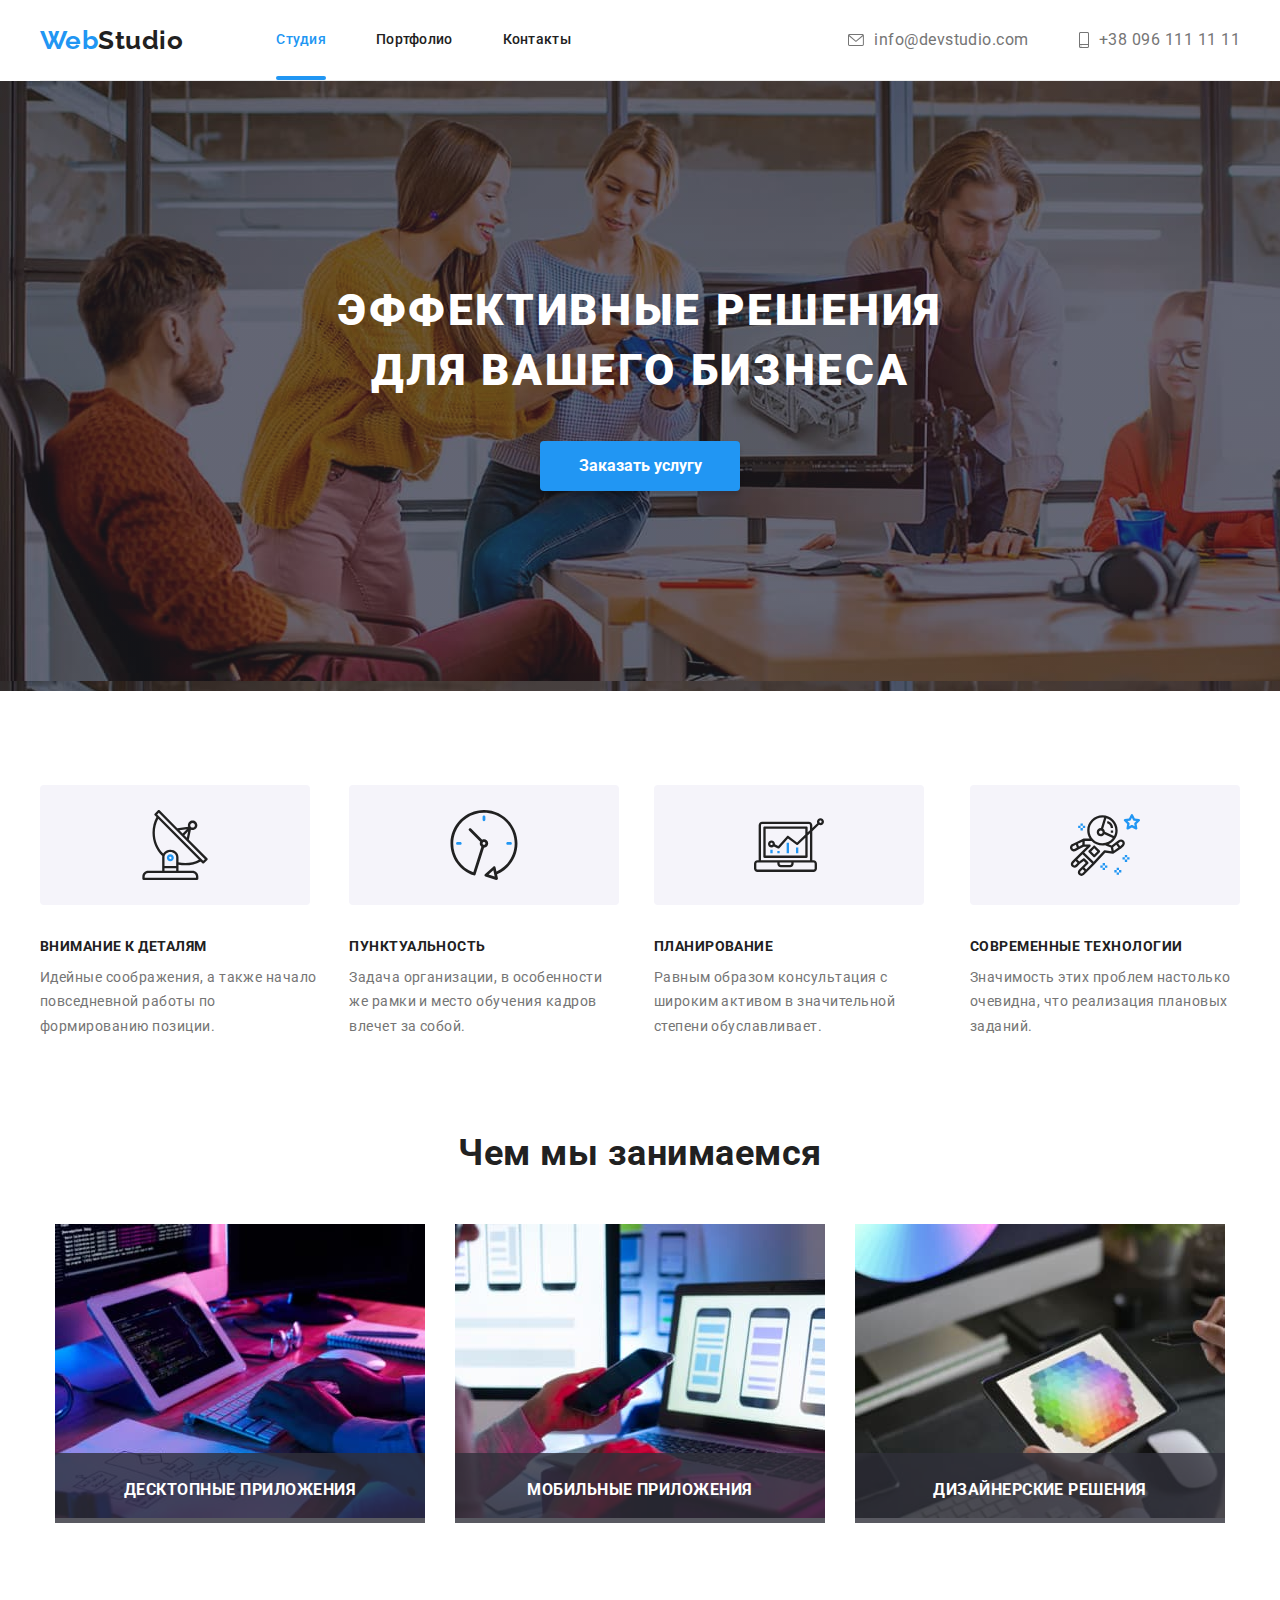
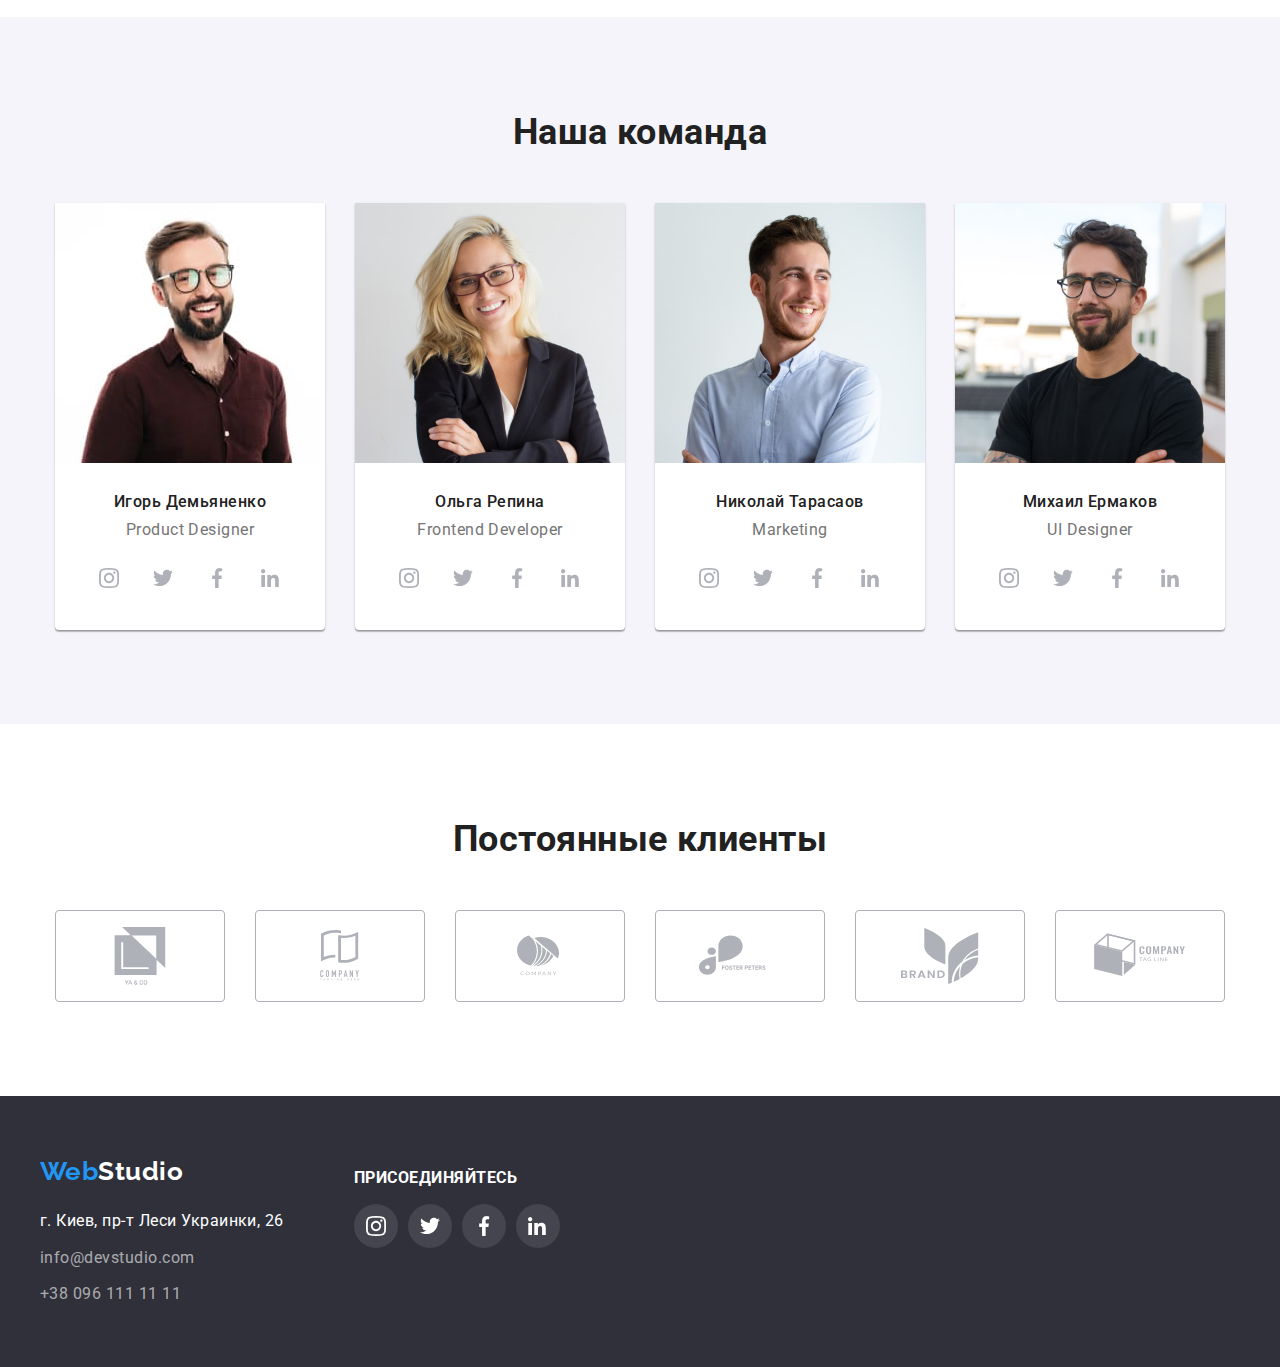
==== index.html @ 9df6c858 "f1" ====
<!DOCTYPE html>
<html lang="ru">
<head>
    <meta charset="UTF-8">
    <meta name="viewport" content="width=device-width, initial-scale=1.0">
    <title>Web-Studio (Version 2.1)</title>
    <link href="https://fonts.googleapis.com/css2?family=Raleway:wght@700&family=Roboto:wght@400;500;700;900&display=swap" rel="stylesheet">
    <link rel="stylesheet" href="./css/modern-normalize.css">
<link rel="stylesheet" href="./css/styles.css">

</head>
<body>
    <header class="header">
        <div class="header-container">
        
            <div class="container header">
                <!-- logo -->
                <a class='logo header' href="./index.html">
                    <span>Web</span>Studio</a>
                <!-- navigation -->
                <ul class="navigation">
                    <li class="item-nav"><a class="link active" href="">Студия</a></li>
                    <li class="item-nav"><a class="link portfolio" href="./portfolio.html">Портфолио</a></li>
                    <li class="item-nav"><a class="link contacts" href="">Контакты</a></li>
                </ul>
                <!-- email-phone -->
                <ul class="email-phone">
                    <li class="item">
                        <a class="contacts email" href="mailto:info@devstudio.com">
                            <svg class="icon-email">
                                <use href="./images/symbol-defs.svg#icon-envelope"></use>
                            </svg>
                            info@devstudio.com
                        </a></li>
                    <li class="item">
                        <a class="contacts phone" href="tel:+380961111111">
                            <svg class="icon-phone">
                                <use href="./images/symbol-defs.svg#icon-smartphone"></use>
                            </svg>
                            +38 096 111 11 11
                        </a>
                    </li>
                </ul>
            </div>
        </div>    
    </header>
    
<main>

    <!--hero -->
    <section class="hero">
        <div class="container">
            <h1 class="hero-title">Эффективные решения <br> для вашего бизнеса</h1>
                <button class="order" type="button" data-modal-open>Заказать услугу</button>
        </div>

    </section>

<!-- секция преимущества + чем занимаемся -->
<section class="section all-features">
<div class="container peculiarities">
    <h2 class="visually-hidden">Преимущества</h2>
    <ul class="features">
        <li class="f-items">
            <svg class="icon-features">
                <use  href="./images/symbol-defs.svg#icon-antenna"></use>
            </svg>
            <h3>Внимание к деталям</h3>
            <p>Идейные соображения, а также начало повседневной работы по формированию позиции.</p>
        </li>
        <li class="f-items">
            <svg class="icon-features">
                <use  href="./images/symbol-defs.svg#icon-clock"></use>
            </svg>
            <h3>Пунктуальность</h3>
            <p>Задача организации, в особенности же рамки и место обучения кадров влечет за собой.</p>
        </li>
        <li class="f-items">
            <svg class="icon-features">
                <use  href="./images/symbol-defs.svg#icon-diagram"></use>
            </svg>
            <h3>Планирование</h3>
            <p>Равным образом консультация с широким активом в значительной степени обуславливает.</p>
        </li>
        <li class="f-items">
            <svg class="icon-features">
                <use  href="./images/symbol-defs.svg#icon-astronaut-1"></use>
            </svg>
            <h3>Современные технологии</h3>
            <p>Значимость этих проблем настолько очевидна, что реализация плановых заданий.</p>
        </li>
    </ul>
</div>
</section>
<section class="section">
    <div class="container expertise">
        <h2 class="expertise section-title">Чем мы занимаемся</h2>
        <ul class="expertises">
            <li class="expertise-item">
                    <img src="./images/img1.jpg" alt="картинка клавиатура" width="370">
                    <div class="expertise-item-describe-title">
                        <h3>Десктопные приложения</h3>
                    </div>
                    
            </li>
            <li class="expertise-item">
                <img src="./images/img2.jpg" alt="картинка телефон" width="370">
                <div class="expertise-item-describe-title">
                    <h3>Мобильные приложения</h3>
                </div>
            </li>
            <li class="expertise-item">
                <img src="./images/img3.jpg" alt="картинка планшет" width="370">
                <div class="expertise-item-describe-title">
                    <h3>Дизайнерские решения</h3>
                </div>
            </li>
        </ul>
</div>
</section>



<!-- наша команда -->
<section class="section team">
<div  class="container team">
    <h2 class="section-title">Наша команда</h2>
    <ul class="members">
        <li class="member">
                <img class="image" src="./images/igordem.jpg" alt="фото Игорь Демьяненко" width="270">
                    <h3>Игорь Демьяненко</h3>
                    <p lang="en">Product Designer</p>
                    <ul class="social media">
                        <li class="social-link">
                            <a href="https://www.instagram.com/" class="ln">
                                <svg class='social-icon'>
                                    <use href="./images/symbol-defs.svg#icon-instagram"></use>
                                </svg>
                            </a>
                        </li>
                        <li class="social-link">
                            <a href="https://twitter.com" class="ln">
                                <svg class='social-icon'>
                                    <use href="./images/symbol-defs.svg#icon-twitter"></use>
                                </svg>
                            </a>
                        </li>
                        <li class="social-link">
                            <a href="https://www.facebook.com/" class="ln">
                                <svg class='social-icon'>
                                    <use href="./images/symbol-defs.svg#icon-facebook-1"></use>
                                </svg>
                            </a>
                        </li>
                        <li class="social-link">
                            <a href="https://www.linkedin.com" class="ln">
                                <svg class='social-icon'>
                                    <use href="./images/symbol-defs.svg#icon-linkedin"></use>
                                </svg>
                            </a>
                        </li>
                    </ul>
        </li>
        <li class="member">

                <img class="image" src="./images/olgarep.jpg" alt="фото Ольга Репина" width="270">
       
                    <h3>Ольга Репина</h3>
                    <p lang="en">Frontend Developer</p>
                    <ul class="social media">
                        <li class="social-link">
                            <a href="https://www.instagram.com/" class="ln">
                                <svg class='social-icon'>
                                    <use href="./images/symbol-defs.svg#icon-instagram"></use>
                                </svg>
                            </a>
                        </li>
                        <li class="social-link">
                            <a href="https://twitter.com" class="ln">
                                <svg class='social-icon'>
                                    <use href="./images/symbol-defs.svg#icon-twitter"></use>
                                </svg>
                            </a>
                        </li>
                        <li class="social-link">
                            <a href="https://www.facebook.com/" class="ln">
                                <svg class='social-icon'>
                                    <use href="./images/symbol-defs.svg#icon-facebook-1"></use>
                                </svg>
                            </a>
                        </li>
                        <li class="social-link">
                            <a href="https://www.linkedin.com" class="ln">
                                <svg class='social-icon'>
                                    <use href="./images/symbol-defs.svg#icon-linkedin"></use>
                                </svg>
                            </a>
                        </li>
                    </ul>

        </li>
        <li class="member">

            <img class="image" src="./images/nikoltaras.jpg" alt="фото Николай Тарасов" width="270">

                <h3>Николай Тарасаов</h3>
                <p lang="en">Marketing</p> 
                <ul class="social media">
                    <li class="social-link">
                        <a href="https://www.instagram.com/" class="ln">
                            <svg class='social-icon'>
                                <use href="./images/symbol-defs.svg#icon-instagram"></use>
                            </svg>
                        </a>
                    </li>
                    <li class="social-link">
                        <a href="https://twitter.com" class="ln">
                            <svg class='social-icon'>
                                <use href="./images/symbol-defs.svg#icon-twitter"></use>
                            </svg>
                        </a>
                    </li>
                    <li class="social-link">
                        <a href="https://www.facebook.com/" class="ln">
                            <svg class='social-icon'>
                                <use href="./images/symbol-defs.svg#icon-facebook-1"></use>
                            </svg>
                        </a>
                    </li>
                    <li class="social-link">
                        <a href="https://www.linkedin.com" class="ln">
                            <svg class='social-icon'>
                                <use href="./images/symbol-defs.svg#icon-linkedin"></use>
                            </svg>
                        </a>
                    </li>
                </ul>

    </li>
        <li class="member">
                <img class="image" src="./images/mihyarm.jpg" alt="фото Михаил Ермаков" width="270">

                    <h3>Михаил Ермаков</h3>
                    <p lang="en">UI Designer</p> 
                    <ul class="social media">
                        <li class="social-link">
                            <a href="https://www.instagram.com/" class="ln">
                                <svg class='social-icon'>
                                    <use href="./images/symbol-defs.svg#icon-instagram"></use>
                                </svg>
                            </a>
                        </li>
                        <li class="social-link">
                            <a href="https://twitter.com" class="ln">
                                <svg class='social-icon'>
                                    <use href="./images/symbol-defs.svg#icon-twitter"></use>
                                </svg>
                            </a>
                        </li>
                        <li class="social-link">
                            <a href="https://www.facebook.com/" class="ln">
                                <svg class='social-icon'>
                                    <use href="./images/symbol-defs.svg#icon-facebook-1"></use>
                                </svg>
                            </a>
                        </li>
                        <li class="social-link">
                            <a href="https://www.linkedin.com" class="ln">
                                <svg class='social-icon'>
                                    <use href="./images/symbol-defs.svg#icon-linkedin"></use>
                                </svg>
                            </a>
                        </li>
                    </ul>
        </li>
    </ul>
</div>
</section>
<section class="section customers">
    <div class="container">
        <h2 class="customers title">Постоянные клиенты</h2>
    <ul class="customers">
        <li class="customer-item">
            <a href="#" class="customer">
                <svg class="icon-customer">
                    <use  href="./images/symbol-defs.svg#icon-Union"></use>
                </svg>
            </a>
        </li>
        <li class="customer-item">
            <a href="#" class="customer">
                <svg class="icon-customer">
                    <use  href="./images/symbol-defs.svg#icon-Logo4"></use>
                </svg>
            </a>
        </li>
        <li class="customer-item">
            <a href="#" class="customer">
                <svg class="icon-customer">
                    <use  href="./images/symbol-defs.svg#icon-Logo"></use>
                </svg>
            </a>
        </li>
        <li class="customer-item">
            <a href="#" class="customer">
                <svg class="icon-customer">
                    <use  href="./images/symbol-defs.svg#icon-Logo2"></use>
                </svg>
            </a>
        </li>
        <li class="customer-item">
            <a href="#" class="customer">
                <svg class="icon-customer">
                    <use  href="./images/symbol-defs.svg#icon-group"></use>
                </svg>
            </a>
        </li>
        <li class="customer-item">
            <a href="#" class="customer">
                <svg class="icon-customer">
                    <use  href="./images/symbol-defs.svg#icon-Logo3"></use>
                </svg>
            </a>
        </li>
    </ul>
    </div>
</section>
</main>
<footer>
<section class="footer">
<div class="container">
    <div class="footer-adress">
    <a class="logo" href="./index.html">
        <span>Web</span>Studio</a>
    <address>
        <ul>
            <li><p>г. Киев, пр-т Леси Украинки, 26</p></li>
            <li><a class="email" href="mailto:info@devstudio.com">info@devstudio.com</a></li>
            <li> <a class="phone" href="tel:+380961111111">+38 096 111 11 11</a></li>
        </ul>
    </address>
    </div>
    <div class="footer-media">
        <h3>присоединяйтесь</h3>
        <ul class="social media">
            <li class="social-link">
                <a href="https://www.instagram.com/"  class="ln">
                    <svg class='social-icon instagram'>
                        <use href="./images/symbol-defs.svg#icon-instagram"></use>
                    </svg>
                </a>
            </li>
            <li class="social-link">
                <a href="https://twitter.com"  class="ln">
                    <svg class='social-icon twitter'>
                        <use href="./images/symbol-defs.svg#icon-twitter"></use>
                    </svg>
                </a>
            </li>
            <li class="social-link">
                <a href="https://www.facebook.com/"  class="ln">
                    <svg class='social-icon facebook'>
                        <use href="./images/symbol-defs.svg#icon-facebook-1"></use>
                    </svg>
                </a>
            </li>
            <li class="social-link">
                <a href="https://www.linkedin.com"  class="ln">
                    <svg class='social-icon linkedin'>
                        <use href="./images/symbol-defs.svg#icon-linkedin"></use>
                    </svg>
                </a>
            </li>
        </ul>
    </div>
</div>
</section>
</footer>
        <div class="backdrop is-hidden" data-modal>
            <div class="modal">
                <button class="close-btn" type="button" data-modal-close>
                    <svg class='icon-close' width="11" height="11">
                        <use href="./images/symbol-defs.svg#icon-Vector-1"></use>
                    </svg>
                </button>
            </div>
        </div>
<script src="./js/modal.js"></script>
</body>
</html>
---- css/styles.css ----
:root {
  --font-heading-color: #212121;
  --font-description-color: hsl(0, 0%, 46%);
  --font-heading-color: #212121;
  --accent-color: #ffffff;
  --hover-link-color: #2196f3;
  --background-basic: #e5e5e5;
  --background-team-color: #f5f4fa;
  --background-footer-color: #2f303a;
  --font-family: "Roboto", sans-serif;
  --font-size-header-footer-features: 14px;
  --font-size-command: 16px;
  --hover-web-color: #2196f3;
}

*,
*::before,
*::after {
  box-sizing: border-box;
  margin: 0px;
  padding: 0px;
}

.container {
  width: 1200px;
  margin-left: auto;
  margin-right: auto;
}

.section {
  padding: 94px 0;
}

.visually-hidden {
  position: absolute;
  white-space: nowrap;
  width: 1px;
  height: 1px;
  overflow: hidden;
  border: 0;
  padding: 0;
  clip: rect(0 0 0 0);
  clip-path: inset(50%);
  margin: -1px;
}

.section-title {
  font-size: 36px;
  line-height: 1.17;
}

body {
  letter-spacing: 00.03em;
  font-family: var(--font-family);
  color: var(--font-heading-color);
}

li {
  list-style: none;
}


a {
  text-decoration: none;
  display: block;
  transition: box-shadow 250ms cubic-bezier(0.4, 0, 0.2, 1),
  color 250ms cubic-bezier(0.4, 0, 0.2, 1);
}

.logo {
  display: block;
  font-family: Raleway;
  font-weight: 700;
  font-size: 26px;
  line-height: 1.19;
  color: var(--font-heading-color);
}

.logo span {
  color: var(--hover-link-color);
}

.navigation {
  display: flex;
  margin-left: 93px;
}

.navigation .item-nav:not(:last-child) {
  margin-right: 50px;
}

.navigation .link {
  display: block;
  padding: 32px 0 32px;
  font-size: var(--font-size-header-footer-features);
  font-weight: 500;
  line-height: 1.14;
  color: var(--font-heading-color);
  letter-spacing: 0.02em;
}

.navigation .active {
  color: var(--hover-link-color);
}

.item-nav {
  position: relative;
}

.link.active::after {
  display: block;
  content: "";
  height: 4px;
  width: 100%;
  border-radius: 2px;
  background-color: var(--hover-link-color);
  position: absolute;
  bottom: 0;
}

.contacts {
  display: flex;
  align-items: center;
}

.email-phone {
  display: flex;
  line-height: 1.17;
  margin-left: auto;
}

.email-phone .item + .item {
  margin-left: 50px;
}

.email,
.phone {
  color: #757575;
}

.icon-email {
  width: 16px;
  height: 12px;
  margin-right: 10px;
  fill: currentColor;
}

.icon-phone {
  padding: 0;
  width: 10px;
  height: 16px;
  margin-right: 10px;
  fill: currentColor;
}

.header a:hover,
.header a:focus {
  color: var(--hover-link-color);
}

/* убираем нижний зазор у изображений */
.image {
  display: block;
}

.container.header {
  display: flex;
  align-items: center;
  border-bottom-width: 1px;
  border-bottom-style: solid;
  border-bottom-color: #ececec;
}

.hero {
  max-width: 1600px;
  min-height: 600px;
  margin-left: auto;
  margin-right: auto;
  text-align: center;
  padding-top: 200px;
  padding-bottom: 200px;
  background-image: linear-gradient(
      to right,
      rgba(47, 48, 58, 0.4),
      rgba(47, 48, 58, 0.4)
    ),
    url("../images/background.jpg");
}
.hero-title {
  color: var(--accent-color);
  font-size: 44px;
  font-weight: 900;
  text-transform: uppercase;
  text-align: center;
  line-height: 1.36;
  letter-spacing: 0.06em;
}

.order {
  min-width: 200px;
  margin-top: 40px;
  padding: 10px 32px;
  color: var(--accent-color);
  background-color: var(--hover-link-color);
  font-size: 16px;
  line-height: 1.88;
  font-weight: 700;
  border-radius: 4px;
  border: transparent;
  box-shadow: 0px 4px 4px rgba(0, 0, 0, 0.15);
}

.backdrop {
  position: relative;
  top: 0;
  left: 0;
  position: fixed;
  background-color: rgba(0, 0, 0, 0.2);
  width: 100%;
  height: 100%;
  z-index: 2;
}

.is-hidden {
  visibility: 0;
  opacity: 0;
  pointer-events: none;
}

.backdrop.is-hidden .modal {
  transform: translate(-50%, -50%) scale(0.9);
  }

  
.backdrop .modal {
  position: absolute;
  width: 528px;
  height: 581px;
  background-color: #ffffff;
  top: 50%;
  left: 50%;
  transform: translate(-50%, -50%) scale(1);
  box-shadow: 0px 1px 3px rgba(0, 0, 0, 0.12), 0px 1px 1px rgba(0, 0, 0, 0.14),
    0px 2px 1px rgba(0, 0, 0, 0.2);
  border-radius: 4px;
  transition: transform 250ms cubic-bezier(0.4, 0, 0.2, 1);

}



.close-btn {
  background-color: var(--accent-color);
  position: absolute;
  right: 8px;
  top: 8px;
  display: block;
  width: 30px;
  height: 30px;
  border: 1px solid rgba(0, 0, 0, 0.1);
  border-radius: 50%;
}

.section.all-features {
  padding-bottom: 0px;
}

.features {
  display: flex;
  justify-content: center;
}

.icon-features {
  height: 120px;
  width: 270px;
  padding: 25px 0;
  margin-bottom: 30px;
  border-radius: 4px;
  background-color: rgba(245, 244, 250, 1);
}

.features .f-items + .f-items {
  margin-left: 30px;
}

.f-items h3 {
  margin-bottom: 10px;
  font-size: var(--font-size-header-footer-features);
  line-height: 1.14;
  text-transform: uppercase;
}

.f-items p {
  font-size: var(--font-size-header-footer-features);
  color: #757575;
  line-height: 1.74;
}

.expertise.section-title {
  color: var(--font-heading-color);
  text-align: center;
  margin-bottom: 50px;
}
.expertises {
  position: relative;
  display: flex;
  justify-content: center;
  z-index: 1;
}

.expertise-item:not(:last-child) {
  margin-right: 30px;
}

.expertise-item {
  position: relative;
}

.expertise-item-describe-title {
  text-align: center;
  width: 100%;
  height: 70px;
  background-color: rgba(47, 48, 58, 0.8);
  position: absolute;
  bottom: 0;
  padding: 27px 0 27px;
  font-size: var(--font-size-header-footer-features);
  color: var(--accent-color);
  line-height: 1.17;
  text-transform: uppercase;
}

.team {
  background-color: #f5f4fa;
  text-align: center;
  line-height: 1.17;
}

.team h3 {
  margin-top: 30px;
  font-weight: 500;
  font-size: var(--font-size-command);
}

.team p {
  margin-top: 10px;
  color: var(--font-description-color);
  font-size: var(--font-size-command);
}

.members {
  display: flex;
  justify-content: center;
  margin-top: 50px;
}

.member + .member {
  margin-left: 30px;
}

.member {
  box-shadow: 0px 1px 3px rgba(0, 0, 0, 0.12), 0px 1px 1px rgba(0, 0, 0, 0.14),
    0px 2px 1px rgba(0, 0, 0, 0.2);
  border-radius: 0px 0px 4px 4px;
  background: var(--accent-color);
}

.social.media {
  display: flex;
  justify-content: center;
  text-align: center;
  padding: 16px 0px 30px;
}

.social-icon {
  width: 44px;
  height: 44px;
  border-radius: 50%;
  padding: 12px 0;
  fill: #afb1b8;
  transition: fill 250ms cubic-bezier(0.4, 0, 0.2, 1);
}

.social-link:not(:first-child) {
  margin-left: 10px;
}

.ln {
  display: block;
  width: 44px;
  height: 44px;
  border-radius: 50%;
}

.ln:hover .social-icon,
.ln:focus .social-icon {
  fill: var(--accent-color);
  background-color: var(--hover-link-color);
} 

.customers {
  display: flex;
  justify-content: center;
}

.customers.title {
  margin-bottom: 50px;
  font-weight: bold;
  font-size: 36px;
  line-height: 1.17;
}

.customer {
  display: flex;
  height: 92px;
  width: 170px;
  padding: 16px 32px;
  border: 1px solid #afb1b8;
  border-radius: 4px;
  transition: border 250ms cubic-bezier(0.4, 0, 0.2, 1);
}

.customer:hover,
.customer:focus {
  border: 1px solid var(--hover-web-color);
}

.customer:hover .icon-customer,
.customer:focus .icon-customer {
  fill: var(--hover-web-color);
}

.customer-item:not(:last-child) {
  margin-right: 30px;
}

.icon-customer {
  display: flex;
  align-items: center;
  fill: #afb1b8;
  transition: fill 250ms cubic-bezier(0.4, 0, 0.2, 1);
}



.footer .container {
  display: flex;
}

.footer-media {
  font-size: var(--font-size-header-footer-features);
  text-transform: uppercase;
  font-weight: 700;
  padding-left: 70px;
  padding-top: 12px;
  line-height: 1.18;
}

.footer {
  padding-top: 60px;
  padding-bottom: 60px;
  background-color: var(--background-footer-color);
  color: var(--accent-color);
  --font-heading-color: var(--accent-color);
}

.footer .email,
.footer .phone {
  color: rgba(255, 255, 255, 0.6);
}

.footer .email:hover,
.footer .email:focus {
  color: var(--hover-link-color);
}
.footer .phone:hover,
.footer .phone:focus {
  color: var(--hover-link-color);
}

.footer .social-icon {
  background-color: rgba(255, 255, 255, 0.1);
  fill: var(--accent-color);
}

.footer .social-icon:hover,
.footer .social-icon:focus {
  background-color: var(--hover-web-color);
}

.container.footer {
  display: block;
}

.logo.footer {
  margin-top: 0;
  margin-bottom: 20px;
}

address {
  margin-top: 20px;
  line-height: 1.71;
  font-style: normal;
}

address li:not(:last-child) {
  margin-bottom: 9px;
}

/* страница портфолио */
.filter {
  display: flex;
  justify-content: center;
  margin-bottom: 50px;
}

.button + .button {
  margin-left: 8px;
}

.filter button {
  min-height: 38px;
  padding: 6px 22px;
  background-color: #f5f4fa;
  font-weight: 500;
  font-size: 16px;
  line-height: 1.625;
  text-align: center;
  border: 0ch;
  border-radius: 4px;
  font-family: inherit;
  font-size: inherit;
  letter-spacing: inherit;

}

.filter-button:focus,
.filter-button:hover {
  background-color: var(--hover-web-color);
  color: var(--accent-color);
  box-shadow: 0px 3px 1px rgba(0, 0, 0, 0.1), 0px 1px 2px rgba(0, 0, 0, 0.08),
    0px 2px 2px rgba(0, 0, 0, 0.12);
}

button {
  cursor: pointer;
  transition: color 250ms cubic-bezier(0.4, 0, 0.2, 1), 
  background-color 250ms cubic-bezier(0.4, 0, 0.2, 1);
}

.projects {
  display: flex;
  justify-content: center;
  flex-wrap: wrap;
}

.describe.project {
  display: inline-block;
  position: absolute;
  width: 100%;
  height: 100%;
  padding: 63px 24px;
  font-size: 18px;
  margin-top: 0;
  line-height: 1.56;
  background-color: rgba(33, 150, 243, 0.9);
  color: var(--accent-color);
  transform: translateY(0%));
  transition: transform 250ms cubic-bezier(0.4, 0, 0.2, 1);
}

.image-overlay {
  position: relative;
  overflow: hidden;
}

.plink {
  position: relative;
}

.plink:hover,
.plink:focus {
  box-shadow: 0px 1px 1px rgba(0, 0, 0, 0.12), 0px 4px 4px rgba(0, 0, 0, 0.06),
    1px 4px 6px rgba(0, 0, 0, 0.16);
}

.plink:hover .describe.project {
  transform: translateY(-100%);
}

.project:not(:nth-child(3n)) {
  margin-right: 30px;
}

.project:not(:nth-last-child(-n + 3)) {
  margin-bottom: 30px;
}

.project .capture {
  padding: 20px 24px;
  border-right: 1px solid #eeeeee;
  border-left: 1px solid #eeeeee;
  border-bottom: 1px solid #eeeeee;
}

.projects .name {
  display: block;
  font-size: 18px;
  line-height: 2;
  color: var(--font-heading-color);
  letter-spacing: 0.06em;
}

.projects p {
  margin-top: 4px;
  font-size: var(--font-size-command);
  color: #757575;
  line-height: 1.875;
}
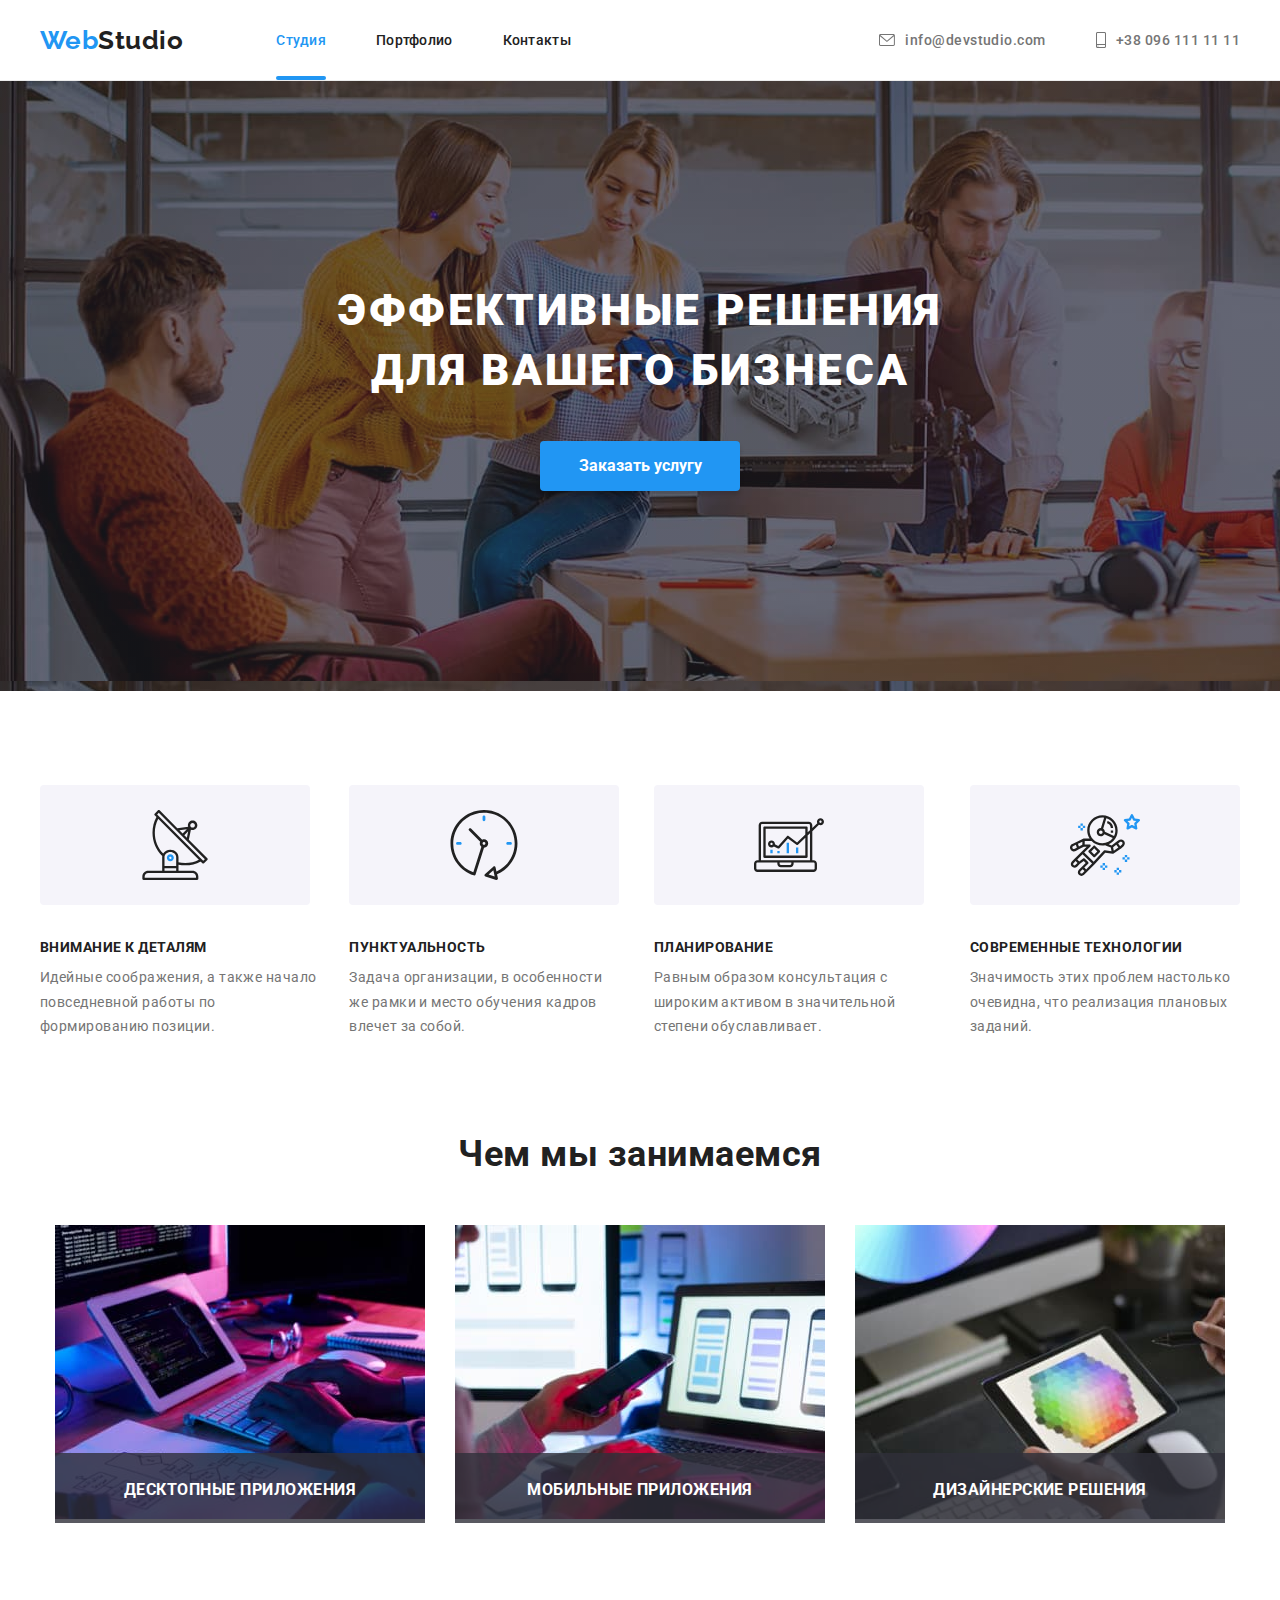
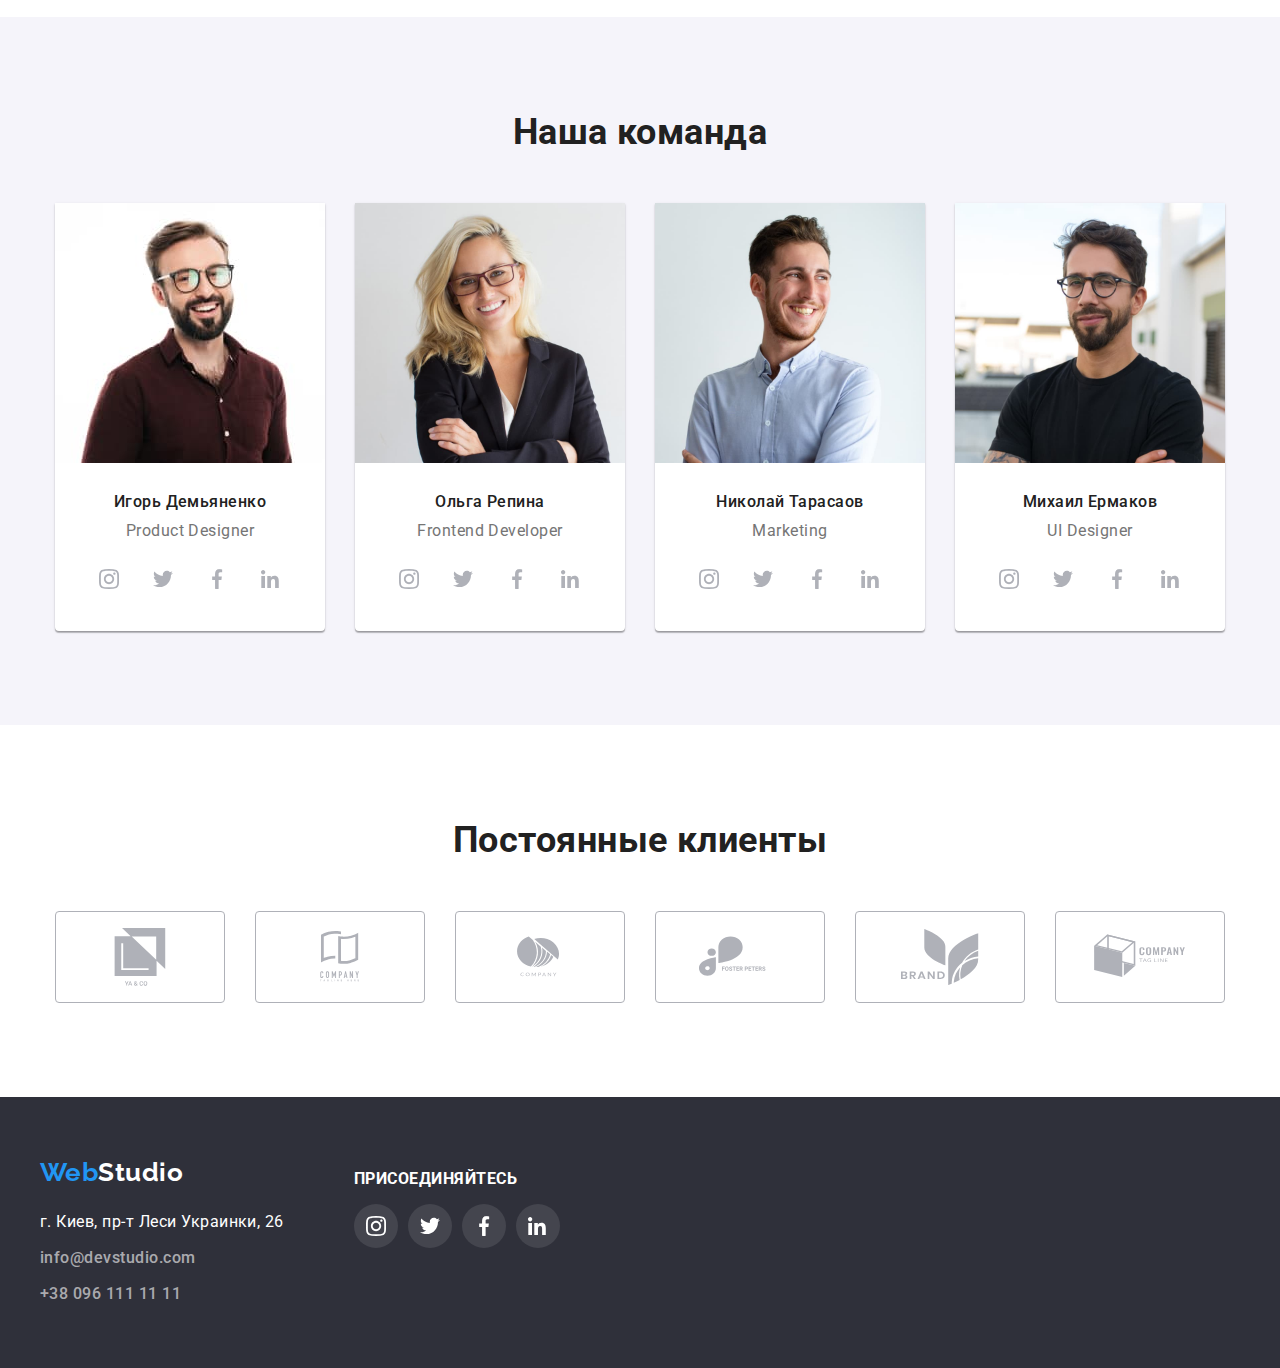
==== commit cbf191f8: "f3" ====
--- a/index.html
+++ b/index.html
@@ -377,7 +377,7 @@
 </section>
 </footer>
         <div class="backdrop is-hidden" data-modal>
-            <div class="modal">
+            <div class="modal window">
                 <button class="close-btn" type="button" data-modal-close>
                     <svg class='icon-close' width="11" height="11">
                         <use href="./images/symbol-defs.svg#icon-Vector-1"></use>
--- a/css/styles.css
+++ b/css/styles.css
@@ -63,8 +63,6 @@
 a {
   text-decoration: none;
   display: block;
-  transition: box-shadow 250ms cubic-bezier(0.4, 0, 0.2, 1),
-  color 250ms cubic-bezier(0.4, 0, 0.2, 1);
 }
 
 .logo {
@@ -94,9 +92,10 @@
   padding: 32px 0 32px;
   font-size: var(--font-size-header-footer-features);
   font-weight: 500;
-  line-height: 1.14;
+  line-height: 1.17;
   color: var(--font-heading-color);
   letter-spacing: 0.02em;
+  transition: color 250ms cubic-bezier(0.4, 0, 0.2, 1);
 }
 
 .navigation .active {
@@ -136,6 +135,8 @@
 .email,
 .phone {
   color: #757575;
+  font-weight: 500;
+  transition: color 250ms cubic-bezier(0.4, 0, 0.2, 1);
 }
 
 .icon-email {
@@ -163,12 +164,17 @@
   display: block;
 }
 
-.container.header {
-  display: flex;
-  align-items: center;
+header {
   border-bottom-width: 1px;
   border-bottom-style: solid;
   border-bottom-color: #ececec;
+}
+
+
+.container.header {
+  font-size: var(--font-size-header-footer-features);
+  display: flex;
+  align-items: center;
 }
 
 .hero {
@@ -219,20 +225,22 @@
   width: 100%;
   height: 100%;
   z-index: 2;
+  opacity: 1;
+  transition: opacity 250ms cubic-bezier(0.4, 0, 0.2, 1), visibility 250ms cubic-bezier(0.4, 0, 0.2, 1);
 }
 
 .is-hidden {
-  visibility: 0;
+  visibility: hidden;
   opacity: 0;
   pointer-events: none;
 }
 
-.backdrop.is-hidden .modal {
+.is-hidden .modal.window {
   transform: translate(-50%, -50%) scale(0.9);
   }
 
   
-.backdrop .modal {
+.modal.window {
   position: absolute;
   width: 528px;
   height: 581px;
@@ -244,7 +252,6 @@
     0px 2px 1px rgba(0, 0, 0, 0.2);
   border-radius: 4px;
   transition: transform 250ms cubic-bezier(0.4, 0, 0.2, 1);
-
 }
 
 
@@ -390,13 +397,19 @@
   width: 44px;
   height: 44px;
   border-radius: 50%;
+  transition: background-color 250ms cubic-bezier(0.4, 0, 0.2, 1);
 }
 
 .ln:hover .social-icon,
 .ln:focus .social-icon {
   fill: var(--accent-color);
-  background-color: var(--hover-link-color);
 } 
+
+.ln:hover,
+.ln:focus {
+background-color: var(--hover-link-color);
+}
+
 
 .customers {
   display: flex;
@@ -483,8 +496,8 @@
   fill: var(--accent-color);
 }
 
-.footer .social-icon:hover,
-.footer .social-icon:focus {
+.footer .ln:hover,
+.footer .ln:focus {
   background-color: var(--hover-web-color);
 }
 
@@ -518,7 +531,7 @@
   margin-left: 8px;
 }
 
-.filter button {
+.filter-button {
   min-height: 38px;
   padding: 6px 22px;
   background-color: #f5f4fa;
@@ -531,7 +544,8 @@
   font-family: inherit;
   font-size: inherit;
   letter-spacing: inherit;
-
+  transition: color 250ms cubic-bezier(0.4, 0, 0.2, 1), 
+  background-color 250ms cubic-bezier(0.4, 0, 0.2, 1);
 }
 
 .filter-button:focus,
@@ -544,8 +558,7 @@
 
 button {
   cursor: pointer;
-  transition: color 250ms cubic-bezier(0.4, 0, 0.2, 1), 
-  background-color 250ms cubic-bezier(0.4, 0, 0.2, 1);
+ 
 }
 
 .projects {
@@ -576,6 +589,7 @@
 
 .plink {
   position: relative;
+  transition: box-shadow 250ms cubic-bezier(0.4, 0, 0.2, 1);
 }
 
 .plink:hover,
